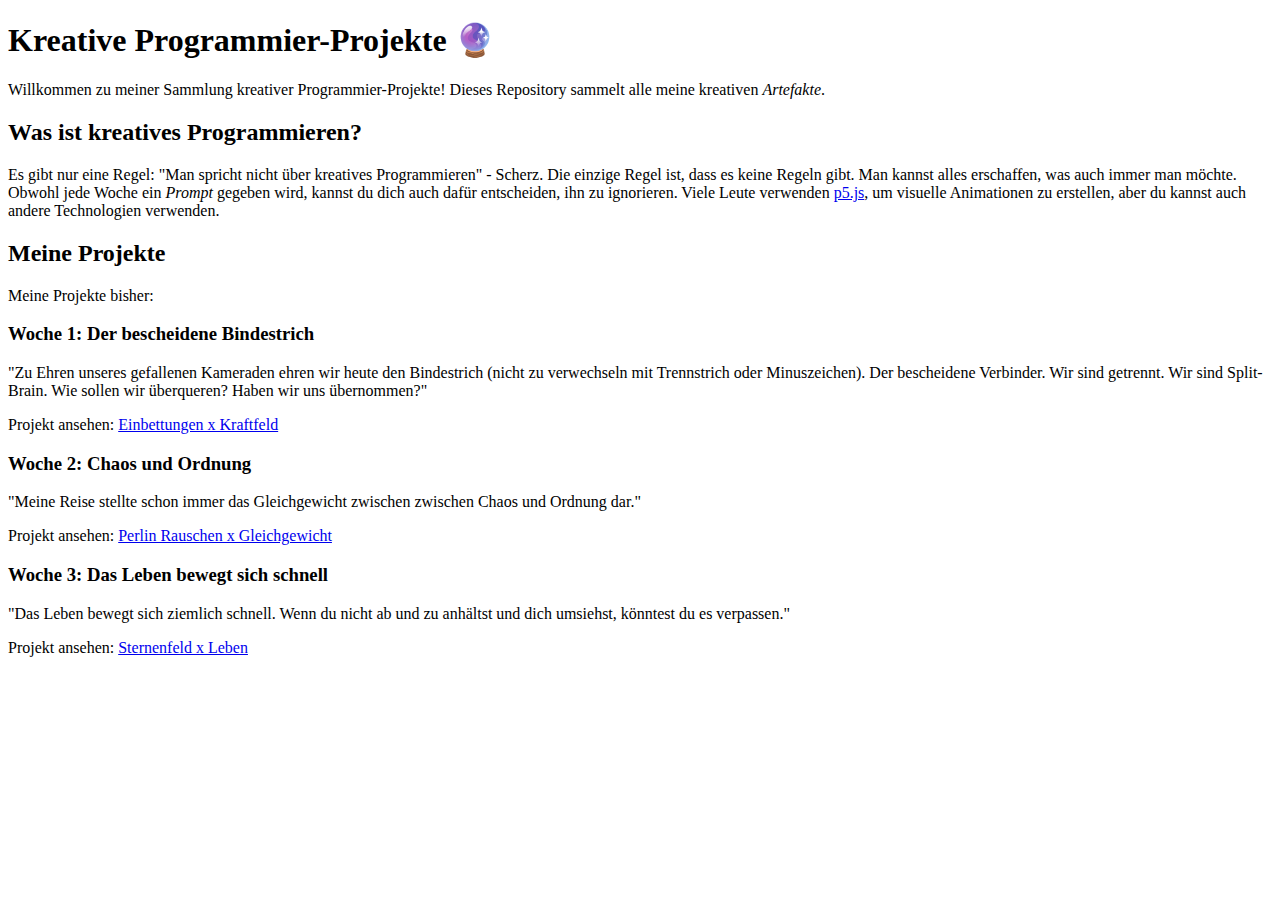
==== de/index.html @ 84b35b34 "Add german translation, remove chatgpt ish line" ====
<!DOCTYPE html>
<html lang="de">
<head>
    <meta charset="UTF-8">
    <meta name="viewport" content="width=device-width, initial-scale=1.0">
    <title>Kreative Programmier-Projekte 🔮</title>
</head>
<body>
    <h1>Kreative Programmier-Projekte 🔮</h1>

    <p>Willkommen zu meiner Sammlung kreativer Programmier-Projekte! Dieses Repository sammelt alle meine kreativen <em>Artefakte</em>.</p>

    <h2>Was ist kreatives Programmieren?</h2>

    <p>Es gibt nur eine Regel: "Man spricht nicht über kreatives Programmieren" - Scherz. Die einzige Regel ist, dass es keine Regeln gibt. Man kannst alles erschaffen, was auch immer man möchte. Obwohl jede Woche ein <em>Prompt</em> gegeben wird, kannst du dich auch dafür entscheiden, ihn zu ignorieren. Viele Leute verwenden <a href="https://p5js.org/">p5.js</a>, um visuelle Animationen zu erstellen, aber du kannst auch andere Technologien verwenden.</p>

    <h2>Meine Projekte</h2>

    <p>Meine Projekte bisher:</p>

    <div class="project">
        <h3>Woche 1: Der bescheidene Bindestrich</h3>
        <p>"Zu Ehren unseres gefallenen Kameraden ehren wir heute den Bindestrich (nicht zu verwechseln mit Trennstrich oder Minuszeichen). Der bescheidene Verbinder. Wir sind getrennt. Wir sind Split-Brain. Wie sollen wir überqueren? Haben wir uns übernommen?"</p>
        <p>Projekt ansehen: <a href="../1/">Einbettungen x Kraftfeld</a></p>
    </div>

    <div class="project">
        <h3>Woche 2: Chaos und Ordnung</h3>
        <p>"Meine Reise stellte schon immer das Gleichgewicht zwischen zwischen Chaos und Ordnung dar."</p>
        <p>Projekt ansehen: <a href="../2/">Perlin Rauschen x Gleichgewicht</a></p>
    </div>

    <div class="project">
        <h3>Woche 3: Das Leben bewegt sich schnell</h3>
        <p>"Das Leben bewegt sich ziemlich schnell. Wenn du nicht ab und zu anhältst und dich umsiehst, könntest du es verpassen."</p>
        <p>Projekt ansehen: <a href="../3/">Sternenfeld x Leben</a></p>
    </div>
</body>
</html>
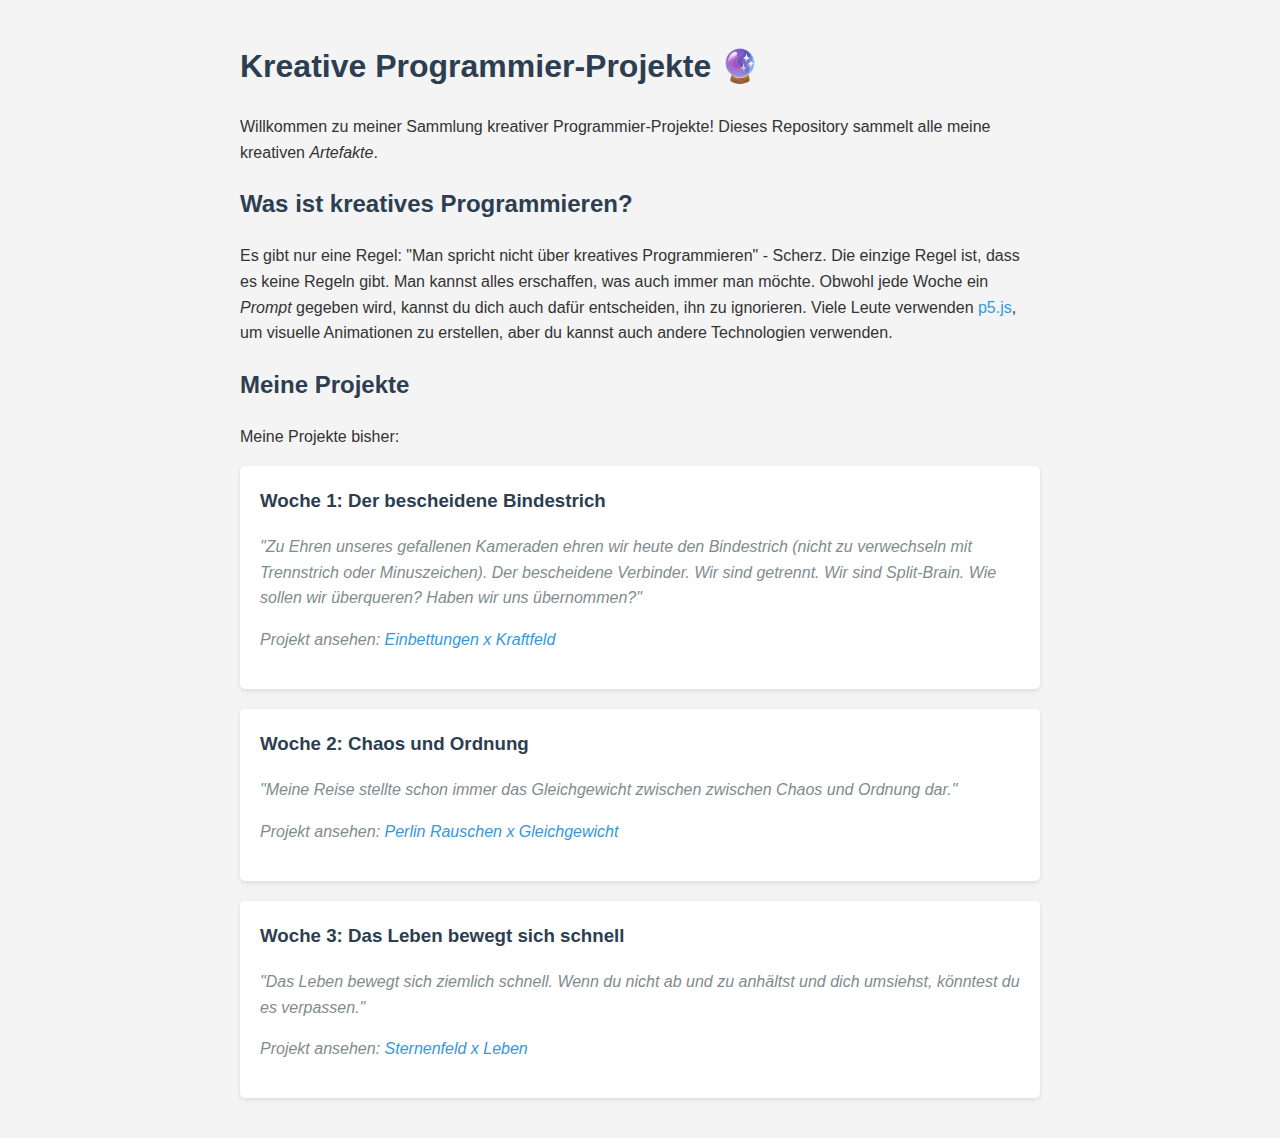
==== commit 2095c06c: "Dirty css copy paste fix" ====
--- a/de/index.html
+++ b/de/index.html
@@ -4,6 +4,42 @@
     <meta charset="UTF-8">
     <meta name="viewport" content="width=device-width, initial-scale=1.0">
     <title>Kreative Programmier-Projekte 🔮</title>
+    <style>
+        body {
+            font-family: Arial, sans-serif;
+            line-height: 1.6;
+            color: #333;
+            max-width: 800px;
+            margin: 0 auto;
+            padding: 20px;
+            background-color: #f4f4f4;
+        }
+        h1, h2 {
+            color: #2c3e50;
+        }
+        a {
+            color: #3498db;
+            text-decoration: none;
+        }
+        a:hover {
+            text-decoration: underline;
+        }
+        .project {
+            background-color: #fff;
+            border-radius: 5px;
+            padding: 20px;
+            margin-bottom: 20px;
+            box-shadow: 0 2px 5px rgba(0,0,0,0.1);
+        }
+        .project h3 {
+            margin-top: 0;
+            color: #2c3e50;
+        }
+        .project p {
+            font-style: italic;
+            color: #7f8c8d;
+        }
+    </style>
 </head>
 <body>
     <h1>Kreative Programmier-Projekte 🔮</h1>
